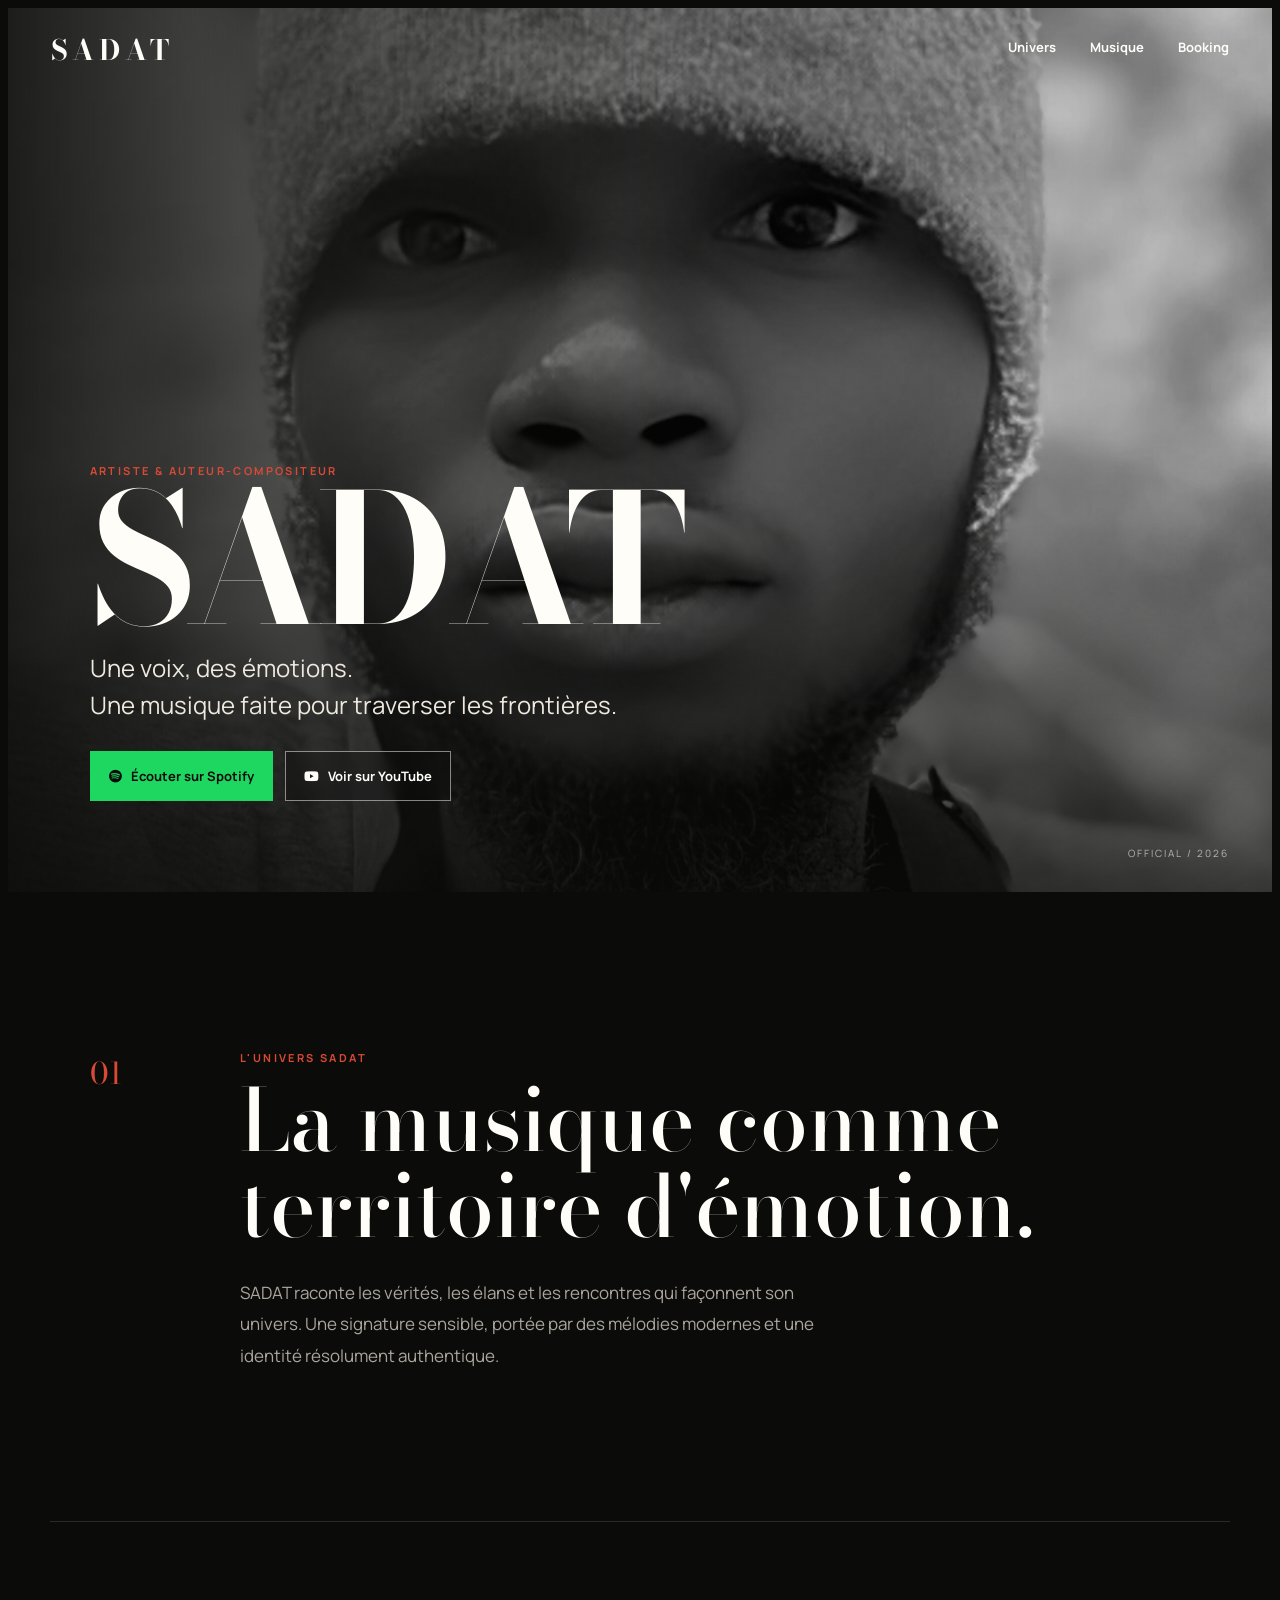
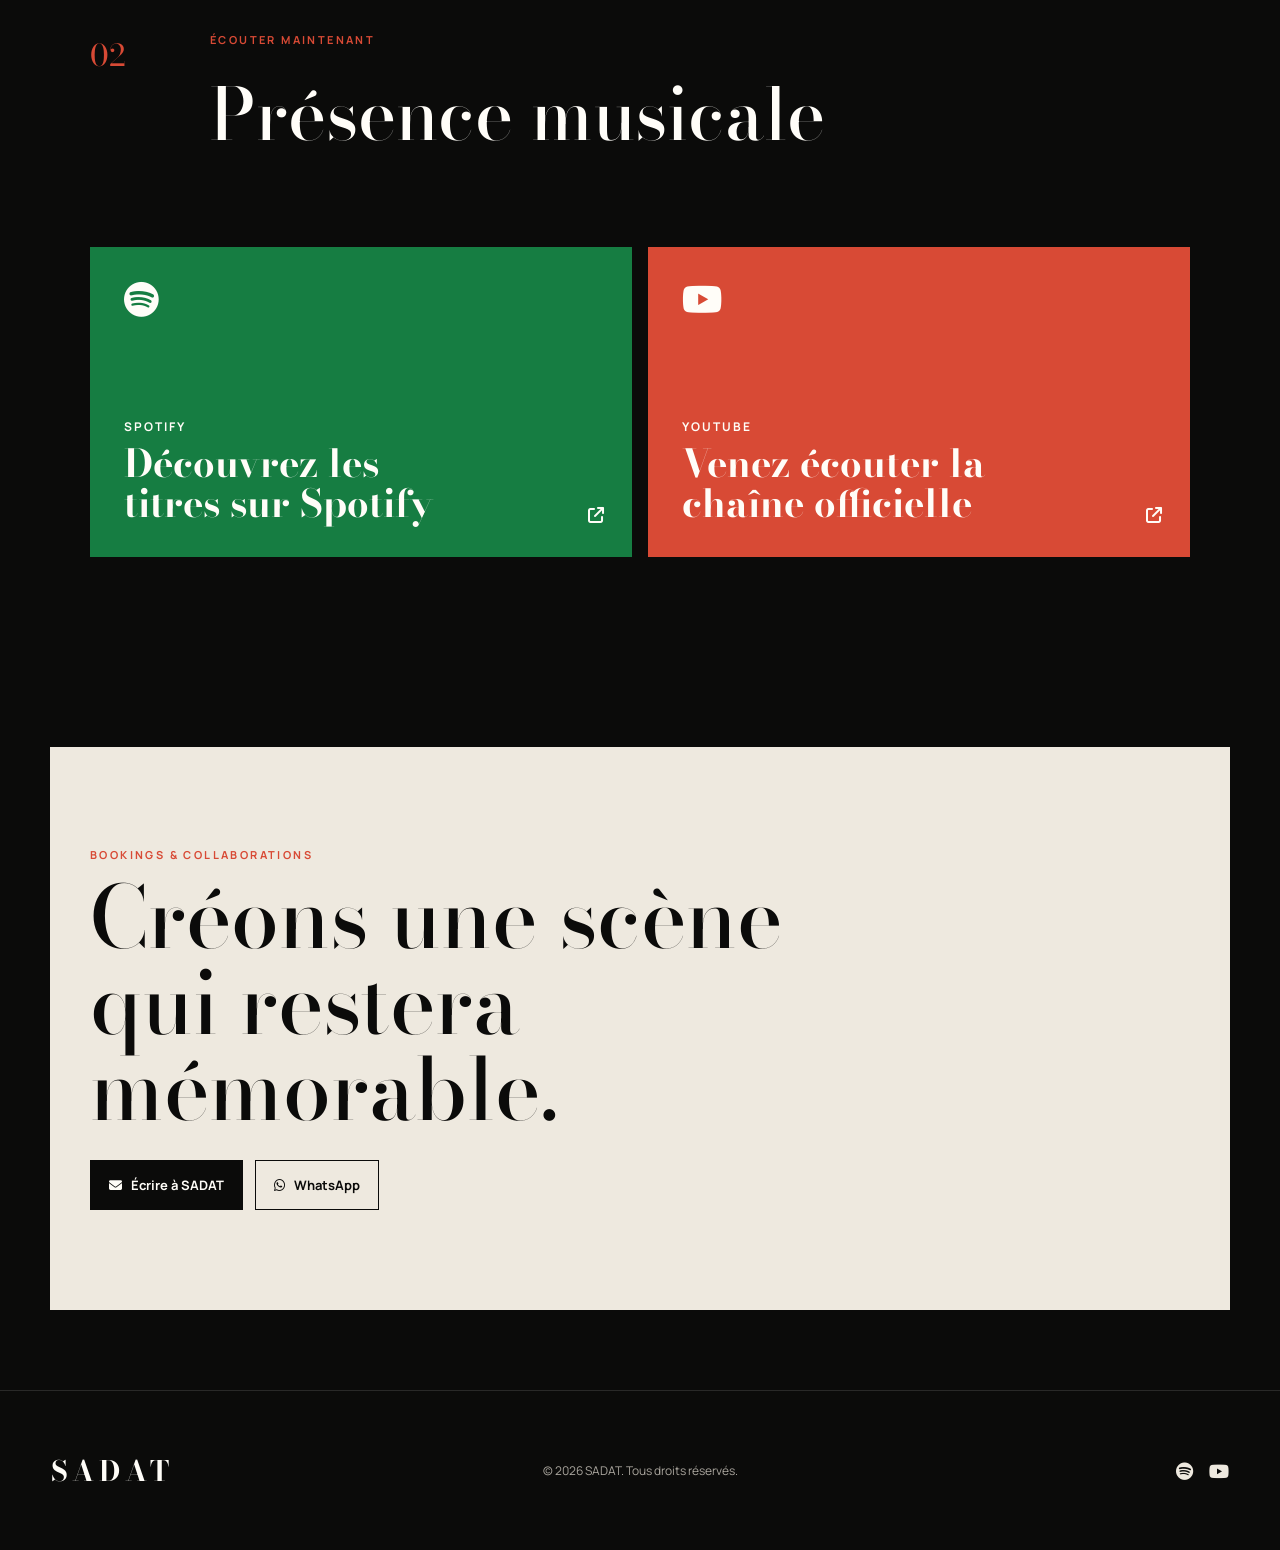
==== music/index.html @ 0b4521e9 "mise a jour" ====
<!DOCTYPE html>
<html lang="fr">
<head>
    <meta charset="UTF-8">
    <meta name="viewport" content="width=device-width, initial-scale=1.0">
    <meta name="description" content="Site officiel de SADAT, artiste togolais. Découvre sa musique, ses projets et écoute ses sons sur YouTube et Spotify.">
    <title>SADAT | Artiste & Auteur-Compositeur</title>
    <link rel="preconnect" href="https://fonts.googleapis.com">
    <link rel="preconnect" href="https://fonts.gstatic.com" crossorigin>
    <link href="https://fonts.googleapis.com/css2?family=Bodoni+Moda:opsz,wght@6..96,500;6..96,700&family=Manrope:wght@400;500;600;700&display=swap" rel="stylesheet">
    <link rel="stylesheet" href="https://cdnjs.cloudflare.com/ajax/libs/font-awesome/6.5.2/css/all.min.css">
    <link rel="stylesheet" href="style.css">
</head>
<body>
    <header class="topbar">
        <a class="brand" href="#top" aria-label="Accueil SADAT">SADAT</a>
        <button class="menu-toggle" type="button" aria-label="Ouvrir le menu" aria-expanded="false">
            <span></span><span></span>
        </button>
        <nav class="main-nav" aria-label="Navigation principale">
            <a href="#univers">Univers</a>
            <a href="#music">Musique</a>
            <a href="#contact">Booking</a>
        </nav>
    </header>

    <main id="top">
        <section class="hero" aria-labelledby="hero-title">
            <div class="hero-image" aria-hidden="true">
                <img src="../img/img-2.jpg" alt="">
            </div>
            <div class="hero-content">
                <p class="eyebrow">Artiste & Auteur-Compositeur</p>
                <h1 id="hero-title">SADAT</h1>
                <p class="hero-intro">Une voix, des émotions.<br>Une musique faite pour traverser les frontières.</p>
                <div class="hero-actions">
                    <a class="button button-spotify" href="https://open.spotify.com/artist/23CaLtQqHmxhODgocAoEZM?si=R9EVC8ejTPaKp1niqBCwJg&utm_source=copy-link" target="_blank" rel="noopener">
                        <i class="fa-brands fa-spotify"></i> Écouter sur Spotify
                    </a>
                    <a class="button button-ghost" href="https://www.youtube.com/@SadatMusique" target="_blank" rel="noopener">
                        <i class="fa-brands fa-youtube"></i> Voir sur YouTube
                    </a>
                </div>
            </div>
            <p class="hero-index">OFFICIAL / 2026</p>
        </section>

        <section id="univers" class="manifesto reveal">
            <p class="section-number">01</p>
            <div>
                <p class="kicker">L'univers SADAT</p>
                <h2>La musique comme territoire d'émotion.</h2>
                <p class="manifesto-copy">SADAT raconte les vérités, les élans et les rencontres qui façonnent son univers. Une signature sensible, portée par des mélodies modernes et une identité résolument authentique.</p>
            </div>
        </section>

        <section id="music" class="music-section">
            <div class="section-heading reveal">
                <p class="section-number">02</p>
                <div>
                    <p class="kicker">Écouter maintenant</p>
                    <h2>Présence musicale</h2>
                </div>
            </div>

            <div class="platform-grid">
                <a class="platform-card spotify-card reveal" href="https://open.spotify.com/artist/23CaLtQqHmxhODgocAoEZM?si=R9EVC8ejTPaKp1niqBCwJg&utm_source=copy-link" target="_blank" rel="noopener">
                    <span class="platform-icon"><i class="fa-brands fa-spotify"></i></span>
                    <div>
                        <p>Spotify</p>
                        <h3>Découvrez les titres sur Spotify</h3>
                    </div>
                    <i class="fa-solid fa-arrow-up-right-from-square arrow"></i>
                </a>

                <a class="platform-card youtube-card reveal" href="https://www.youtube.com/@SadatMusique" target="_blank" rel="noopener">
                    <span class="platform-icon"><i class="fa-brands fa-youtube"></i></span>
                    <div>
                        <p>YouTube</p>
                        <h3>Venez écouter la chaîne officielle</h3>
                    </div>
                    <i class="fa-solid fa-arrow-up-right-from-square arrow"></i>
                </a>
            </div>
        </section>

        <section id="contact" class="booking reveal">
            <p class="kicker">Bookings & collaborations</p>
            <h2>Créons une scène<br>qui restera mémorable.</h2>
            <div class="booking-actions">
                <a class="button button-light" href="mailto:arimyaosadat.as@gmail.com"><i class="fa-solid fa-envelope"></i> Écrire à SADAT</a>
                <a class="button button-outline" href="https://wa.me/22872136773" target="_blank" rel="noopener"><i class="fa-brands fa-whatsapp"></i> WhatsApp</a>
            </div>
        </section>
    </main>

    <footer>
        <a class="brand footer-brand" href="#top">SADAT</a>
        <p>© 2026 SADAT. Tous droits réservés.</p>
        <div class="footer-socials">
            <a href="https://open.spotify.com/artist/23CaLtQqHmxhODgocAoEZM?si=R9EVC8ejTPaKp1niqBCwJg&utm_source=copy-link" target="_blank" rel="noopener" aria-label="Spotify"><i class="fa-brands fa-spotify"></i></a>
            <a href="https://www.youtube.com/@SadatMusique" target="_blank" rel="noopener" aria-label="YouTube"><i class="fa-brands fa-youtube"></i></a>
        </div>
    </footer>

    <script src="script.js"></script>
</body>
</html>
---- music/style.css ----
:root {
    --black: #0b0b0a;
    --ivory: #eee9df;
    --white: #fffdf8;
    --red: #d84a35;
    --green: #1ed760;
    --muted: #aaa69e;
}

* {
    box-sizing: border-box;
    margin: 0;
    padding: 0;
}

html {
    scroll-behavior: smooth;
}

body {
    background: var(--black);
    color: var(--ivory);
    font-family: "Manrope", sans-serif;
    overflow-x: hidden;
}

body::before {
    content: "";
    position: fixed;
    inset: 0;
    z-index: 20;
    border: 8px solid var(--black);
    pointer-events: none;
}

.topbar {
    position: absolute;
    z-index: 10;
    top: 0;
    left: 0;
    width: 100%;
    display: flex;
    align-items: center;
    justify-content: space-between;
    padding: 28px 4vw;
}

.brand {
    color: var(--white);
    font-family: "Bodoni Moda", serif;
    font-size: 28px;
    font-weight: 700;
    letter-spacing: 5px;
    text-decoration: none;
}

.main-nav {
    display: flex;
    gap: 34px;
}

.main-nav a {
    color: var(--white);
    font-size: 13px;
    font-weight: 700;
    text-decoration: none;
}

.main-nav a::after {
    content: "";
    display: block;
    width: 0;
    height: 1px;
    margin-top: 5px;
    background: var(--red);
    transition: width .25s ease;
}

.main-nav a:hover::after {
    width: 100%;
}

.menu-toggle {
    display: none;
}

.hero {
    position: relative;
    min-height: 820px;
    height: 100vh;
    display: flex;
    align-items: flex-end;
    overflow: hidden;
    background: #151513;
}

.hero-image {
    position: absolute;
    inset: 0;
    background: #151513;
}

.hero-image::after {
    content: "";
    position: absolute;
    inset: 0;
    background: linear-gradient(90deg, rgba(11,11,10,.92) 0%, rgba(11,11,10,.4) 48%, rgba(11,11,10,.1) 100%), linear-gradient(0deg, rgba(11,11,10,.75) 0%, transparent 42%);
}

.hero-image img {
    width: 100%;
    height: 100%;
    object-fit: cover;
    object-position: 72% 35%;
    filter: grayscale(100%) contrast(1.12);
    transform: scale(1.03);
    animation: cinematic-in 1.8s cubic-bezier(.2,.7,.2,1) forwards;
}

.hero-content {
    position: relative;
    z-index: 2;
    width: 100%;
    padding: 0 7vw 11vh;
}

.eyebrow,
.kicker {
    color: var(--red);
    font-size: 11px;
    font-weight: 700;
    letter-spacing: 2.4px;
    text-transform: uppercase;
}

.hero h1 {
    max-width: 800px;
    margin: 8px 0 16px;
    color: var(--white);
    font-family: "Bodoni Moda", serif;
    font-size: clamp(92px, 14vw, 210px);
    line-height: .82;
    letter-spacing: -7px;
    animation: title-in 1.2s .2s cubic-bezier(.2,.7,.2,1) both;
}

.hero-intro {
    color: var(--ivory);
    font-size: clamp(17px, 2vw, 24px);
    line-height: 1.55;
    animation: title-in 1.2s .45s cubic-bezier(.2,.7,.2,1) both;
}

.hero-actions,
.booking-actions {
    display: flex;
    flex-wrap: wrap;
    gap: 12px;
    margin-top: 28px;
}

.button {
    display: inline-flex;
    align-items: center;
    justify-content: center;
    gap: 9px;
    min-height: 50px;
    padding: 0 18px;
    border: 1px solid transparent;
    color: var(--white);
    font-size: 13px;
    font-weight: 700;
    text-decoration: none;
    transition: transform .25s ease, background .25s ease, color .25s ease;
}

.button:hover {
    transform: translateY(-4px);
}

.button-spotify {
    background: var(--green);
    color: var(--black);
}

.button-ghost {
    border-color: rgba(255, 253, 248, .5);
    background: rgba(11, 11, 10, .25);
    backdrop-filter: blur(8px);
}

.hero-index {
    position: absolute;
    z-index: 3;
    right: 4vw;
    bottom: 40px;
    color: rgba(255,255,255,.6);
    font-size: 10px;
    letter-spacing: 2px;
}

.manifesto,
.music-section,
.booking {
    max-width: 1180px;
    margin: 0 auto;
}

.manifesto {
    display: grid;
    grid-template-columns: 120px 1fr;
    gap: 30px;
    padding: 150px 40px;
}

.section-number {
    color: var(--red);
    font-family: "Bodoni Moda", serif;
    font-size: 30px;
}

.manifesto h2,
.section-heading h2,
.booking h2 {
    margin: 12px 0 28px;
    color: var(--white);
    font-family: "Bodoni Moda", serif;
    font-weight: 500;
}

.manifesto h2 {
    max-width: 820px;
    font-size: clamp(48px, 7vw, 86px);
    line-height: 1;
}

.manifesto-copy {
    max-width: 600px;
    color: var(--muted);
    font-size: 17px;
    line-height: 1.85;
}

.music-section {
    padding: 110px 40px;
    border-top: 1px solid rgba(255,255,255,.12);
}

.section-heading {
    display: grid;
    grid-template-columns: 120px 1fr;
    margin-bottom: 50px;
}

.section-heading h2 {
    font-size: clamp(44px, 6vw, 72px);
}

.platform-grid {
    display: grid;
    grid-template-columns: 1fr 1fr;
    gap: 16px;
}

.platform-card {
    position: relative;
    min-height: 310px;
    display: flex;
    align-items: flex-end;
    gap: 20px;
    padding: 34px;
    color: var(--white);
    text-decoration: none;
    overflow: hidden;
    transition: transform .35s ease;
}

.platform-card:hover {
    transform: translateY(-8px);
}

.spotify-card {
    background: #167d42;
}

.youtube-card {
    background: var(--red);
}

.platform-icon {
    position: absolute;
    top: 28px;
    left: 34px;
    font-size: 36px;
}

.platform-card p {
    margin-bottom: 8px;
    font-size: 12px;
    font-weight: 700;
    text-transform: uppercase;
    letter-spacing: 2px;
}

.platform-card h3 {
    max-width: 330px;
    font-family: "Bodoni Moda", serif;
    font-size: clamp(28px, 3vw, 42px);
    line-height: 1.05;
}

.platform-card .arrow {
    position: absolute;
    right: 28px;
    bottom: 34px;
}

.booking {
    margin-top: 80px;
    margin-bottom: 80px;
    padding: 100px 40px;
    background: var(--ivory);
    color: var(--black);
}

.booking h2 {
    max-width: 820px;
    color: var(--black);
    font-size: clamp(48px, 7vw, 86px);
    line-height: 1;
}

.button-light {
    background: var(--black);
}

.button-outline {
    border-color: var(--black);
    color: var(--black);
}

footer {
    min-height: 160px;
    display: grid;
    grid-template-columns: 1fr auto 1fr;
    align-items: center;
    padding: 30px 4vw;
    border-top: 1px solid rgba(255,255,255,.12);
}

footer p {
    color: var(--muted);
    font-size: 12px;
}

.footer-socials {
    display: flex;
    justify-self: end;
    gap: 16px;
}

.footer-socials a {
    color: var(--ivory);
    font-size: 18px;
}

.reveal {
    opacity: 0;
    transform: translateY(40px);
    transition: opacity .8s ease, transform .8s cubic-bezier(.2,.7,.2,1);
}

.reveal.is-visible {
    opacity: 1;
    transform: translateY(0);
}

@keyframes cinematic-in {
    from { opacity: .2; transform: scale(1.12); }
    to { opacity: 1; transform: scale(1.03); }
}

@keyframes title-in {
    from { opacity: 0; transform: translateY(35px); }
    to { opacity: 1; transform: translateY(0); }
}

@media (max-width: 768px) {
    body::before { border-width: 5px; }
    .topbar { padding: 20px 22px; }
    .brand { font-size: 22px; }
    .menu-toggle {
        width: 42px;
        height: 42px;
        display: grid;
        place-content: center;
        gap: 7px;
        border: 1px solid rgba(255,255,255,.35);
        background: transparent;
    }
    .menu-toggle span { width: 18px; height: 1px; background: white; }
    .main-nav {
        position: absolute;
        top: 72px;
        right: 22px;
        display: none;
        width: 180px;
        padding: 20px;
        background: var(--white);
    }
    .main-nav.is-open { display: grid; }
    .main-nav a { color: var(--black); }
    .hero { min-height: 680px; }
    .hero-image img { object-position: 62% 35%; }
    .hero-content { padding: 0 22px 70px; }
    .hero h1 { font-size: clamp(74px, 24vw, 110px); letter-spacing: -5px; }
    .hero-intro { max-width: 310px; }
    .hero-actions { flex-direction: column; align-items: stretch; }
    .hero-index { display: none; }
    .manifesto,
    .music-section,
    .booking { padding-left: 22px; padding-right: 22px; }
    .manifesto { grid-template-columns: 1fr; padding-top: 90px; padding-bottom: 90px; }
    .section-heading { grid-template-columns: 1fr; }
    .platform-grid { grid-template-columns: 1fr; }
    .platform-card { min-height: 250px; }
    .booking { margin: 40px 22px; padding: 70px 22px; }
    .booking-actions { flex-direction: column; align-items: stretch; }
    footer { grid-template-columns: 1fr auto; gap: 20px; }
    footer p { grid-column: 1 / -1; grid-row: 2; }
}

@media (prefers-reduced-motion: reduce) {
    *, *::before, *::after {
        animation-duration: .01ms !important;
        animation-iteration-count: 1 !important;
        scroll-behavior: auto !important;
        transition-duration: .01ms !important;
    }
}
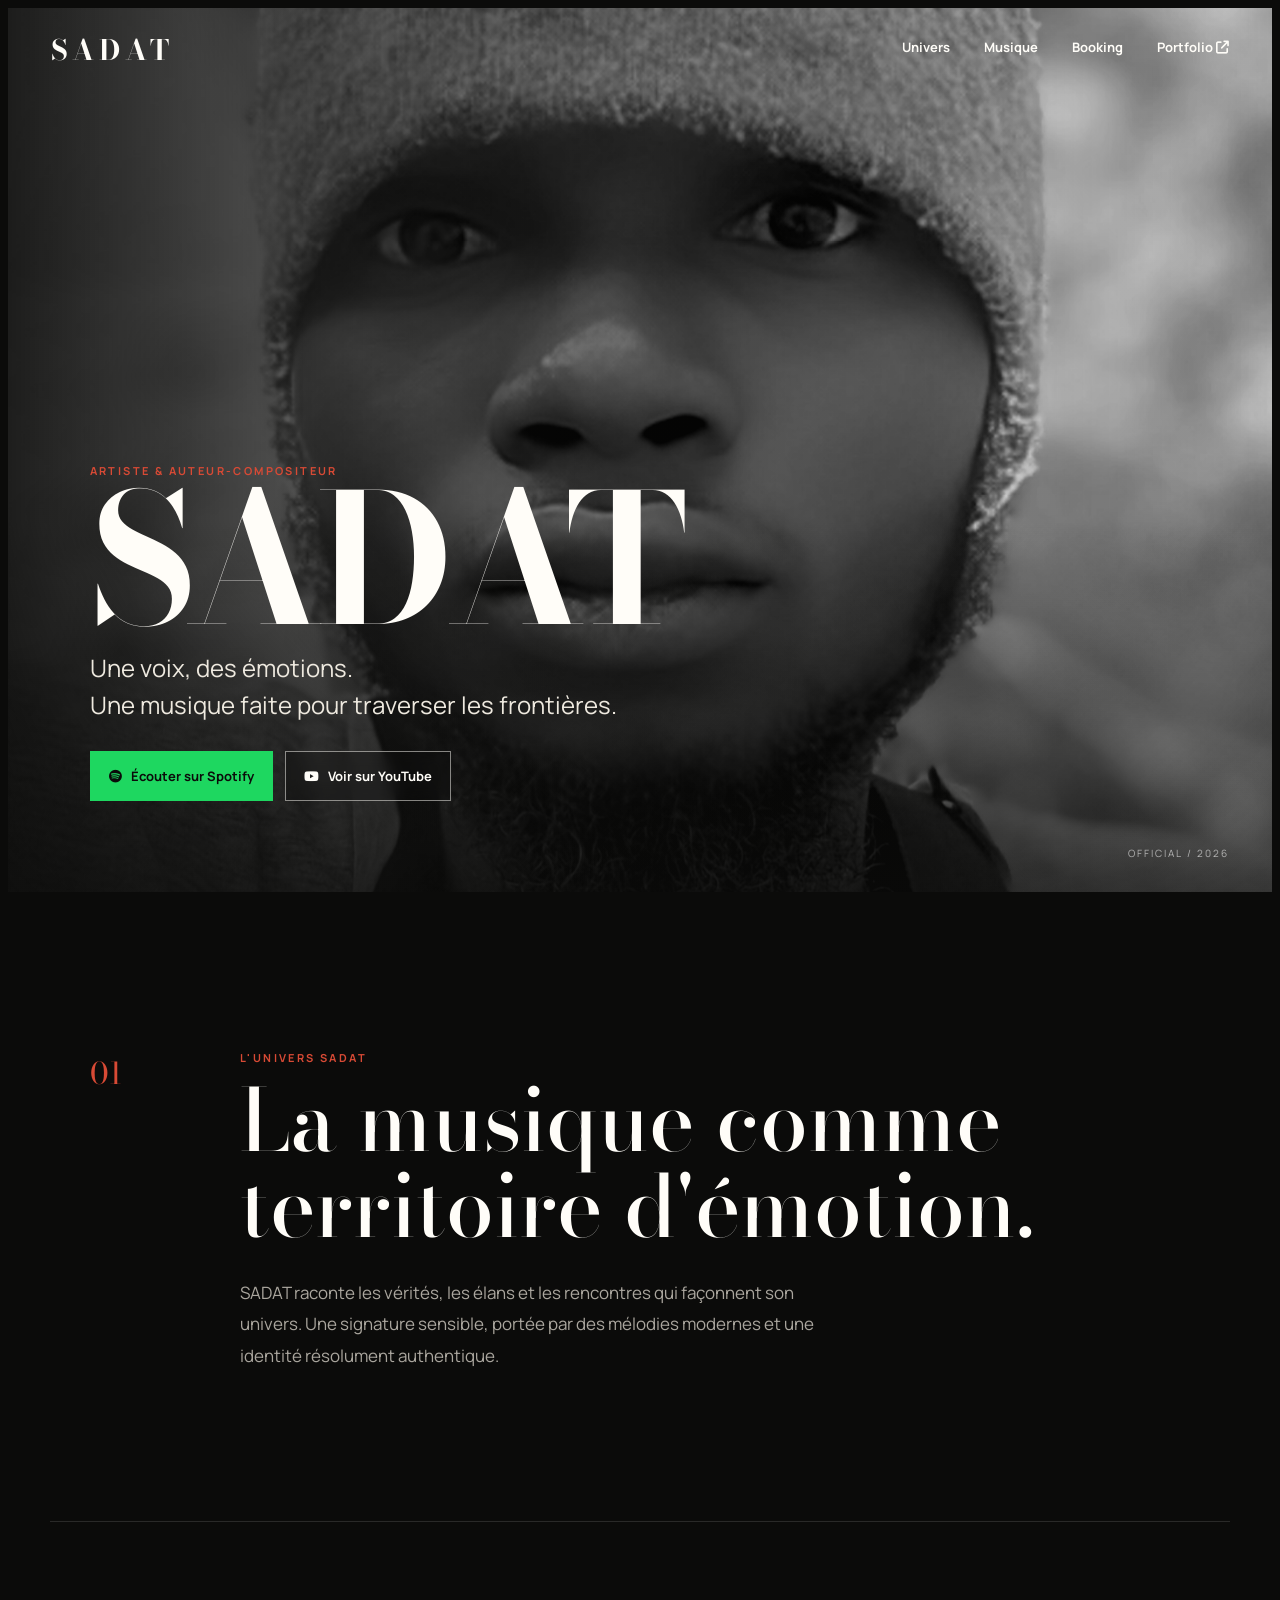
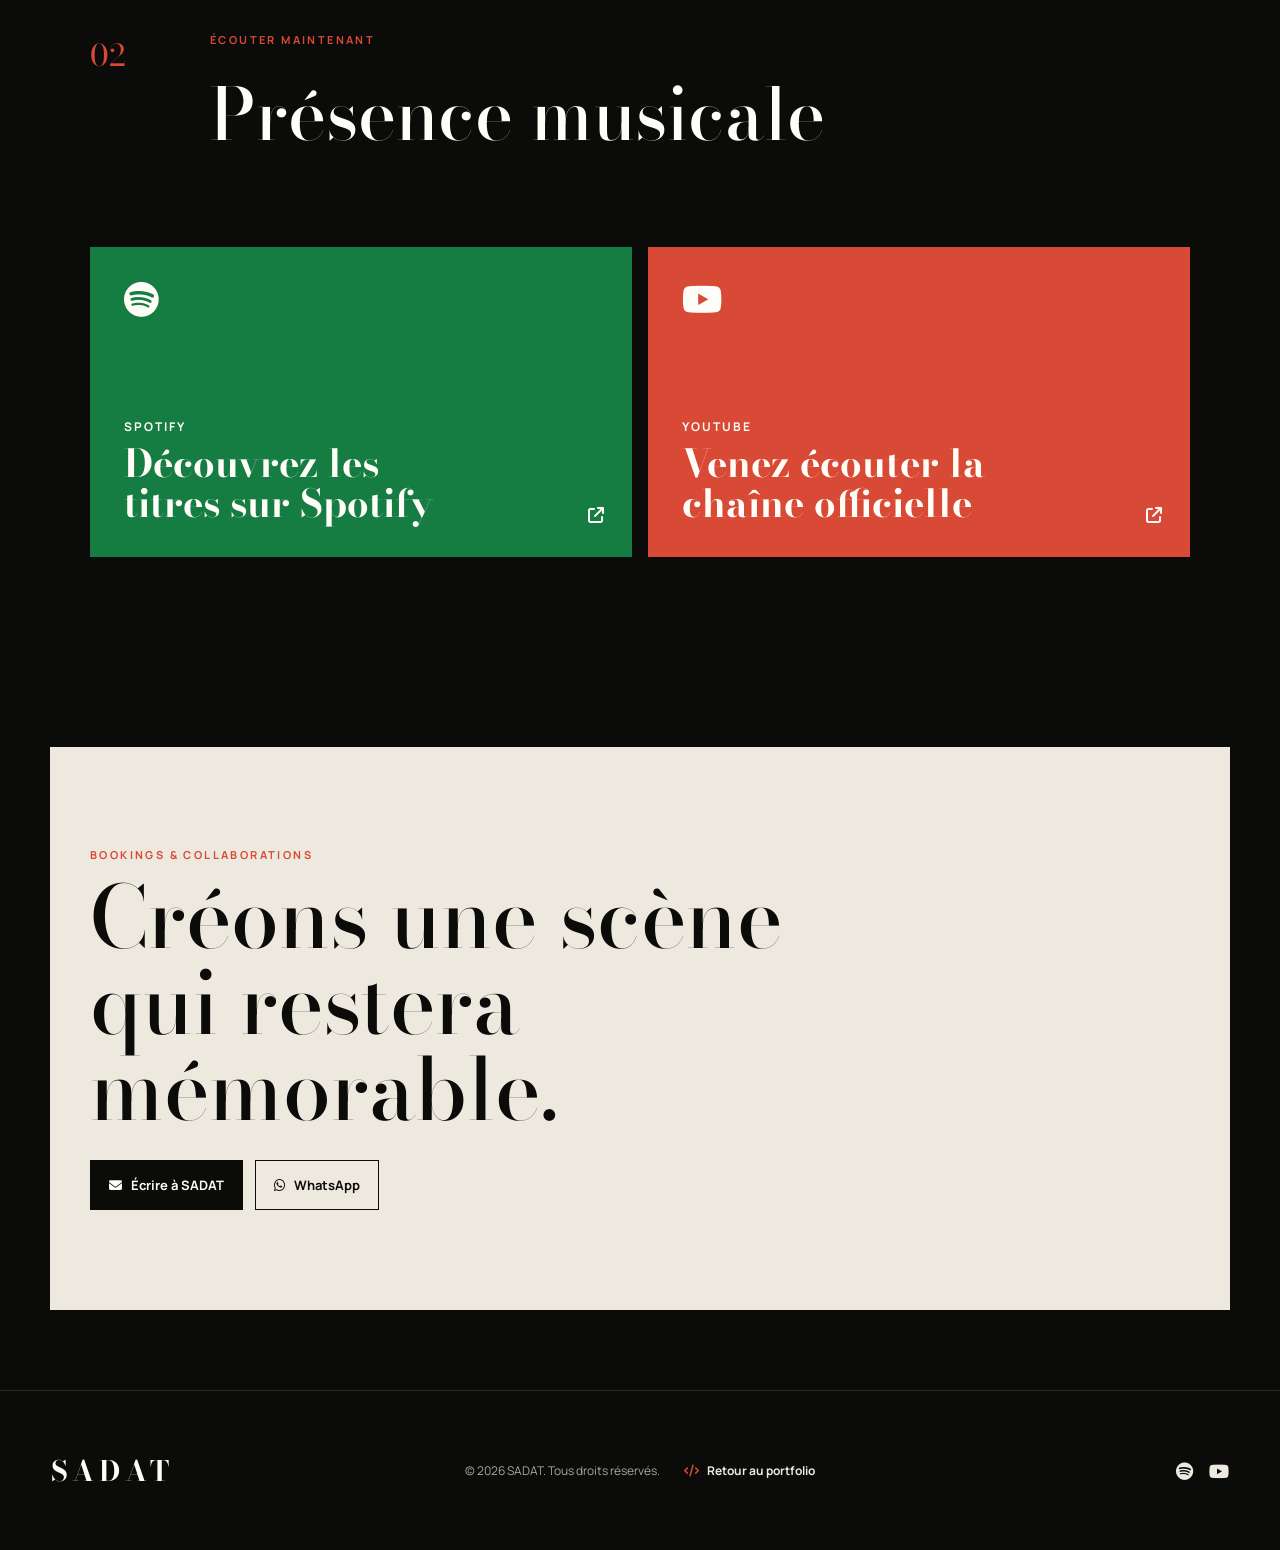
==== commit bf7f0a71: "mise a jour" ====
--- a/music/index.html
+++ b/music/index.html
@@ -21,6 +21,7 @@
             <a href="#univers">Univers</a>
             <a href="#music">Musique</a>
             <a href="#contact">Booking</a>
+            <a href="../index.html">Portfolio <i class="fa-solid fa-arrow-up-right-from-square"></i></a>
         </nav>
     </header>
 
@@ -97,6 +98,7 @@
     <footer>
         <a class="brand footer-brand" href="#top">SADAT</a>
         <p>© 2026 SADAT. Tous droits réservés.</p>
+        <a class="footer-portfolio" href="../index.html"><i class="fa-solid fa-code"></i> Retour au portfolio</a>
         <div class="footer-socials">
             <a href="https://open.spotify.com/artist/23CaLtQqHmxhODgocAoEZM?si=R9EVC8ejTPaKp1niqBCwJg&utm_source=copy-link" target="_blank" rel="noopener" aria-label="Spotify"><i class="fa-brands fa-spotify"></i></a>
             <a href="https://www.youtube.com/@SadatMusique" target="_blank" rel="noopener" aria-label="YouTube"><i class="fa-brands fa-youtube"></i></a>
--- a/music/style.css
+++ b/music/style.css
@@ -342,8 +342,9 @@
 footer {
     min-height: 160px;
     display: grid;
-    grid-template-columns: 1fr auto 1fr;
+    grid-template-columns: 1fr auto auto 1fr;
     align-items: center;
+    gap: 24px;
     padding: 30px 4vw;
     border-top: 1px solid rgba(255,255,255,.12);
 }
@@ -351,6 +352,18 @@
 footer p {
     color: var(--muted);
     font-size: 12px;
+}
+
+.footer-portfolio {
+    color: var(--ivory);
+    font-size: 12px;
+    font-weight: 700;
+    text-decoration: none;
+}
+
+.footer-portfolio i {
+    margin-right: 6px;
+    color: var(--red);
 }
 
 .footer-socials {
@@ -427,7 +440,8 @@
     .booking { margin: 40px 22px; padding: 70px 22px; }
     .booking-actions { flex-direction: column; align-items: stretch; }
     footer { grid-template-columns: 1fr auto; gap: 20px; }
-    footer p { grid-column: 1 / -1; grid-row: 2; }
+    footer p { grid-column: 1 / -1; grid-row: 3; }
+    .footer-portfolio { grid-column: 1 / -1; grid-row: 2; justify-self: center; }
 }
 
 @media (prefers-reduced-motion: reduce) {
